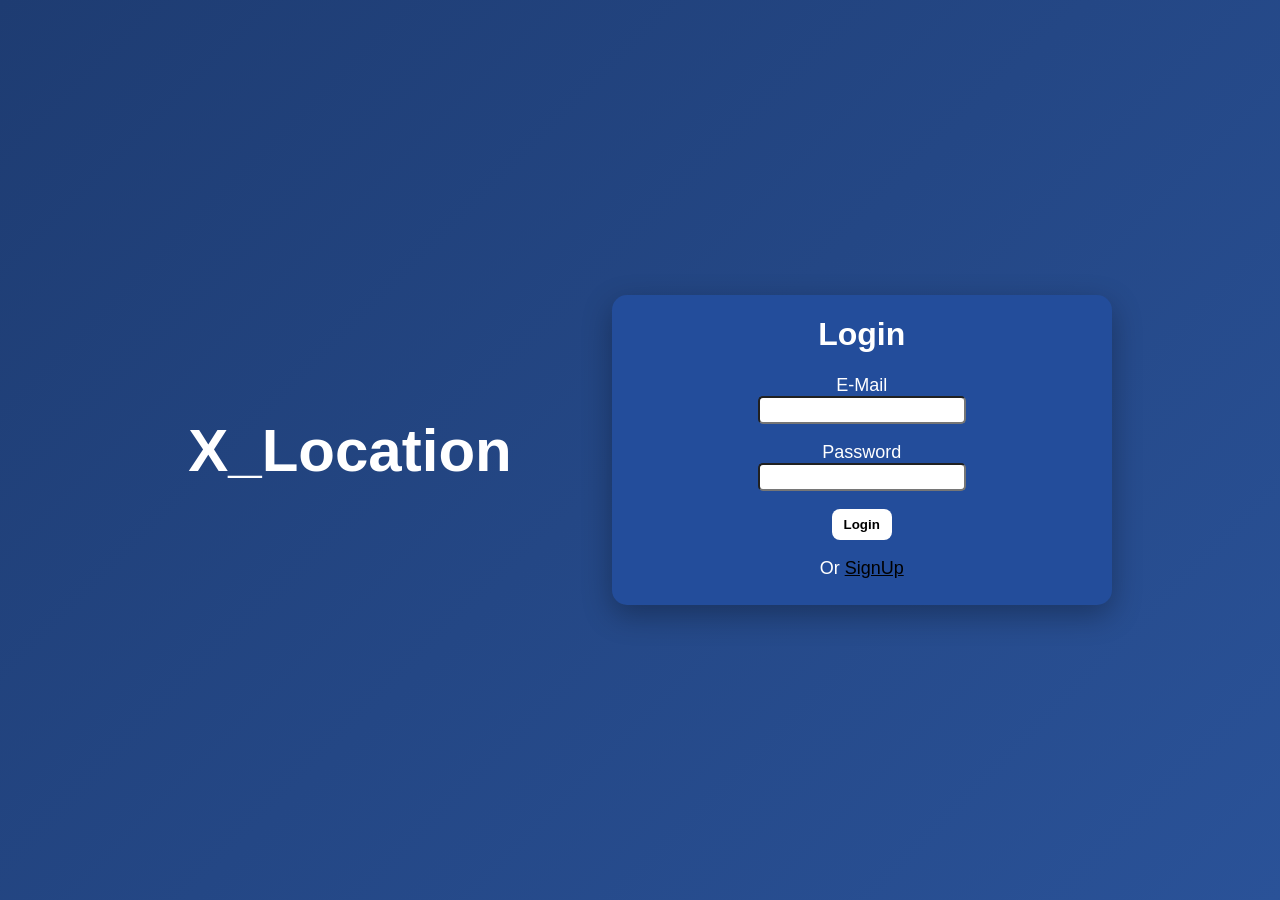
==== index.html @ 16fec7ec "Feat: add static frontend for GitHub Pages" ====
<!DOCTYPE html>
<html>
<head>
    <meta charset='utf-8'>
    <meta http-equiv='X-UA-Compatible' content='IE=edge'>
    <title>X_Location - LOGIN</title>
    <meta name='viewport' content='width=device-width, initial-scale=1'>
    <link rel='stylesheet' type='text/css' media='screen' href='main.css'>
    <script src='main.js'></script>
</head>
<body>
        <form>

            <div class="container">
                <div class="my_title">
                    <h1 class="h1_title">
                        X_Location
                    </h1>
                </div>
                
                <div class="box_1 card">
                    <h1>
                        Login
                    </h1>
                    
                    <label>E-Mail</label><br>
                    <input type="email">
                    
                    <br>
                    <br>

                    <label>Password</label><br>
                    <input type="password">

                    <br>
                    <br>

                    <button type="submit" formaction="main_menu.php">Login</button>

                    <br>
                    <br>

                    <label>Or <a href="signUp.php">SignUp</a></label> 
                </div>
                
            </div>
        </form>
</body>
</html>
---- main.css ----
body{
    margin: 0;
    font-family: Verdana, Geneva, Tahoma, sans-serif;
    background: linear-gradient(135deg, #1e3c72, #2a5298);
    min-height: 100vh;
}

@media (max-width: 768px){

    .container{
        flex-direction: column;
        text-align: center;
        gap: 20px;
    }

    .h1_title{
        font-size: 40px;
    }

    .box_1{
        width: 90%;
        max-width: 400px;
    }

}

a{
    color: black;
}

li{
    text-align: center;
    padding: 2%;
}

ul{
    list-style-type: none;
    padding: 10px;
}

h1{
    font-family: Verdana, Geneva, Tahoma, sans-serif;
    color: white;
}

.h1_title{
    font-size: clamp(32px, 5vw, 60px);
}

.card{
    background-color: #234d9b;
    border-radius: 15px;
    box-shadow: 0 10px 30px rgba(0,0,0,0.3);
}

span{
    margin-top: 15px;
    display: flex;
    justify-content: left;
    margin-left: 31%;
    font-size: large;
    font-family: Verdana, Geneva, Tahoma, sans-serif;
    color: white;
    font-weight: bold;
}

.container{
    display: flex;
    justify-content: center;
    align-items: center;
    min-height: 100vh;
    gap: 80px;
}

.container_MainMenu{
    display: flex;
    justify-content: center;
    align-items: center;
    min-height: 100vh;
}

.container_insert_aRote{
    display: flex;
    justify-content: center;
    align-items: center;
    margin-top: 3%;
}

.box_1_MainMenu{
    padding: 40px;
    text-align: center;
    width: 700px;
    min-height: 500px;
    padding: 50px;
    box-shadow: 0 10px 30px rgba(0,0,0,0.3);
}

.box_2_MainMenu{
    padding-top: 10vh;
    padding-bottom: 5vh;
}

.box_3_MainMenu{
    display: flex;
    justify-content: space-between;
    margin-top: 40px;
}

.box_1_insert_aRote{
    text-align: center;
    width: 550px;
    height: 90%s;
}

.box_2_insert_aRote{
    text-align: left;
    margin-left: 10px;
    margin-top: 10px;
}

.box_1{
    text-align: center;
    width: 500px;
    height: 310px;
}

.box_1_1{
    display: flex;
    margin-top: -10%;
    text-align: left;
}

.h1_MainMenu{
    font-family: Verdana, Geneva, Tahoma, sans-serif;
    color: white;
    font-size: 50px;
}

.my_title{
    padding: 20px;
}

label{
    font-size: large;
    font-family: Verdana, Geneva, Tahoma, sans-serif;
    color: white;
    padding: 1%;
}

input{
    border-radius: 5px;
    width: 200px;
    height: 20px;
    color: black;
    padding-bottom: 3px;
}

input:focus{
    outline: none;
    box-shadow: 0 0 5px rgba(255,255,255,0.7);
}

.input_MainMenu{
    border-radius: 8px;
    width: 98%;
    height: 35px;
    border: none;
    padding-left: 10px;
    margin-top: 10px;
}

.inp_insert_aRote{
    margin-left: -7vh;
}

button{
    font-family: Verdana, Geneva, Tahoma, sans-serif;
    border: none;
    border-radius: 8px;
    padding: 8px 12px;
    font-weight: bold;
    background-color: white;
    transition: 0.2s;
}

.button_MainMenu{
    width: 100%;
    height: 40px;
    margin-top: 10px;
    font-size: 16px;
    border-radius: 8px;
    background-color: white;
}

.div_btn1,
.div_btn2{
    display: flex;
}

.btn1{
    height: 46px;
    font-size: large;
    font-weight: bold;
}

.btn2{
    font-weight: bold;
}

.btn1_Insert_aRote{
    display: flex;
    margin-top: 5%;
    margin-bottom: 5%;
    justify-content: center;
    text-align: center;
}

button:hover{
    cursor: pointer;
    transform: translateY(-2px);
    box-shadow: 0 5px 10px rgba(0,0,0,0.2);
    background-color: #f1f1f1;
}

.options_insert_aRote{
    display: flex;
    flex-direction: row;
    align-items: center;
    padding: 1%;
    margin-left: 25%;
}
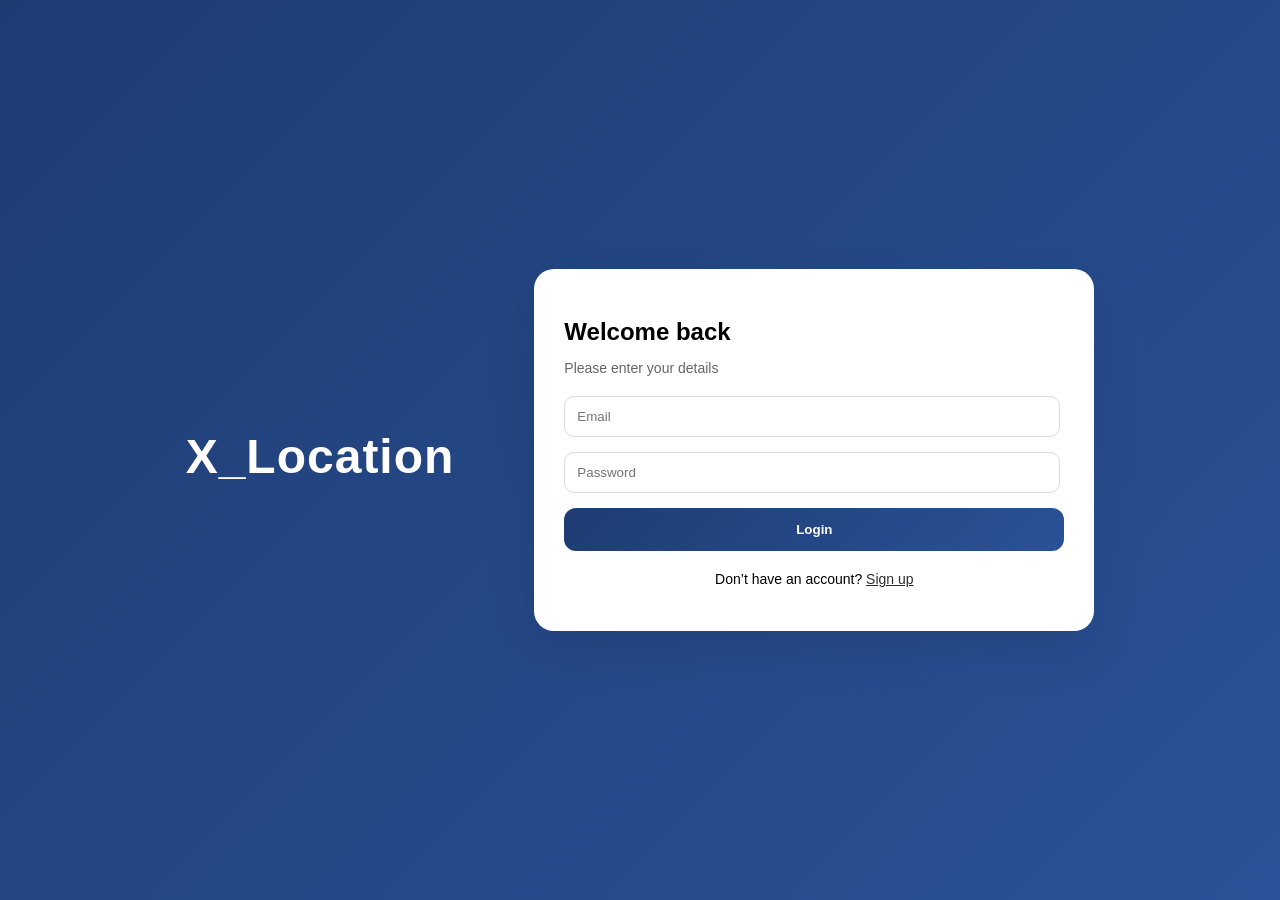
==== commit d2316078: "Add files via upload" ====
--- a/index.html
+++ b/index.html
@@ -5,42 +5,36 @@
     <meta http-equiv='X-UA-Compatible' content='IE=edge'>
     <title>X_Location - LOGIN</title>
     <meta name='viewport' content='width=device-width, initial-scale=1'>
-    <link rel='stylesheet' type='text/css' media='screen' href='main.css'>
-    <script src='main.js'></script>
+    <link rel='stylesheet' type='text/css' media='screen' href='../css/main.css'>
+    <link rel='stylesheet' type='text/css' media='screen' href='../css/standard.css'>
+    <script src='../js/main.js'></script>
 </head>
 <body>
         <form>
+            <div class="container_standard">
+                
+                <h1 class="logo">X_Location</h1>
+                
+                <div class="box_1_standard">
+                    <h2 class="login_title">Welcome back</h2>
+                    <p class="login_subtitle">Please enter your details</p>
+                    
+                    <div class="input_group">
+                        <input placeholder="Email" type="email">
+                    </div>
 
-            <div class="container">
-                <div class="my_title">
-                    <h1 class="h1_title">
-                        X_Location
-                    </h1>
+                    <div class="input_group">
+                        <input placeholder="Password" type="password">
+                    </div>
+                        
+                    <button type="submit" formaction="main_menu.html">Login</button>
+                        
+                    <div class="box_2_standard">
+                        <p class="signup_text">
+                            Don’t have an account? <a href="signUp.html">Sign up</a>
+                        </p>
+                    </div>   
                 </div>
-                
-                <div class="box_1 card">
-                    <h1>
-                        Login
-                    </h1>
-                    
-                    <label>E-Mail</label><br>
-                    <input type="email">
-                    
-                    <br>
-                    <br>
-
-                    <label>Password</label><br>
-                    <input type="password">
-
-                    <br>
-                    <br>
-
-                    <button type="submit" formaction="main_menu.php">Login</button>
-
-                    <br>
-                    <br>
-
-                    <label>Or <a href="signUp.php">SignUp</a></label> 
                 </div>
                 
             </div>
--- a/css/main.css
+++ b/css/main.css
@@ -0,0 +1,80 @@
+body{
+    margin: 0;
+    font-family: Verdana, Geneva, Tahoma, sans-serif;
+    background: linear-gradient(135deg, #1e3c72, #2a5298);
+    min-height: 100vh;
+}
+
+button[type="submit"] {
+    width: 100%;
+    padding: 14px;
+    border: none;
+    border-radius: 12px;
+    background: linear-gradient(135deg, #1e3c72, #2a5298);
+    color: white;
+    font-weight: bold;
+    cursor: pointer;
+    transition: 0.3s;
+}
+
+button:hover {
+    transform: translateY(-2px);
+    box-shadow: 0 10px 20px rgba(0,0,0,0.2);
+}
+
+input {
+    width: 94%;
+    padding: 12px;
+    border-radius: 10px;
+    border: 1px solid #ddd;
+    outline: none;
+    transition: 0.3s;
+}
+input:focus {
+    border-color: #2a5298;
+    box-shadow: 0 0 0 3px rgba(42,82,152,0.1);
+}
+a{
+    color: rgba(0, 0, 0, 0.822);
+}
+
+h1 {
+    margin-bottom: 20px;
+    font-size: 26px;
+}
+
+label {
+    font-size: 14px;
+    font-weight: 600;
+    margin-bottom: 5px;
+}
+
+.section {
+    width: 92%;
+    margin-top: 20px;
+    padding: 20px;
+    border-radius: 15px;
+    background: #f7f9fc;
+}
+
+.header_insert {
+    display: flex;
+    align-items: center;
+    gap: 15px;
+    margin-bottom: 20px;
+}
+
+.header_insert a {
+    color: #2a5298;
+    font-weight: bold;
+}
+
+.page_sub {
+    font-size: 14px;
+    color: #666;
+    margin-bottom: 10px;
+}
+.section input {
+    margin-top: 10px;
+}
+
--- a/css/standard.css
+++ b/css/standard.css
@@ -0,0 +1,130 @@
+.container_standard{
+    display: flex;
+    justify-content: center;
+    align-items: center;
+    min-height: 100vh;
+    gap: 80px;
+}
+.box_1_standard{
+    width: 500px;
+    padding: 30px;
+    border-radius: 20px;
+    background: white;
+    box-shadow: 0 20px 50px rgba(0,0,0,0.1);
+}
+
+.box_1_standard {
+    animation: fadeUp 0.6s ease;
+}
+
+@keyframes fadeUp {
+    from {
+        opacity: 0;
+        transform: translateY(20px);
+    }
+    to {
+        opacity: 1;
+        transform: translateY(0);
+    }
+}
+
+.box_2_standard{
+    display: flex;
+    flex-direction: column;
+    align-items: center;
+    justify-content: center;
+}
+
+.logo {
+    color: white;
+    font-size: 48px;
+    font-weight: bold;
+    letter-spacing: 1px;
+}
+
+.login_title {
+    margin-bottom: 5px;
+}
+
+.login_subtitle {
+    font-size: 14px;
+    color: #666;
+    margin-bottom: 20px;
+}
+
+.input_group {
+    width: 100%;
+    margin-bottom: 15px;
+}
+
+.signup_text {
+    margin-top: 20px;
+    font-size: 14px;
+}
+
+.success_icon {
+    font-size: 50px;
+    color: #4CAF50;
+    margin-bottom: 20px;
+}
+
+.success_title {
+    margin-bottom: 10px;
+}
+
+.success_text {
+    font-size: 14px;
+    color: #666;
+    margin-bottom: 25px;
+}
+
+.top_standard {
+    display: flex;
+    flex-direction: column;
+    align-items: center;
+}
+
+.password_group {
+    position: relative;
+}
+
+.password_group input {
+    width: 89%;
+    padding-right: 40px; 
+}
+
+.toggle_icon {
+    position: absolute;
+    right: 12px;
+    top: 50%;
+    transform: translateY(-50%);
+    cursor: pointer;
+    color: #666;
+    transition: 0.2s;
+}
+
+.toggle_icon:hover {
+    color: #2a5298;
+}
+
+@media (max-width: 768px){
+
+    .container_standard{
+        flex-direction: column;
+        text-align: center;
+        gap: 20px;
+    }
+
+    .h1_title_standard{
+        font-size: 40px;
+    }
+
+    .box_1_standard{
+        width: 90%;
+        max-width: 400px;
+    }
+
+    button:hover{
+    cursor: pointer;
+    }
+}
